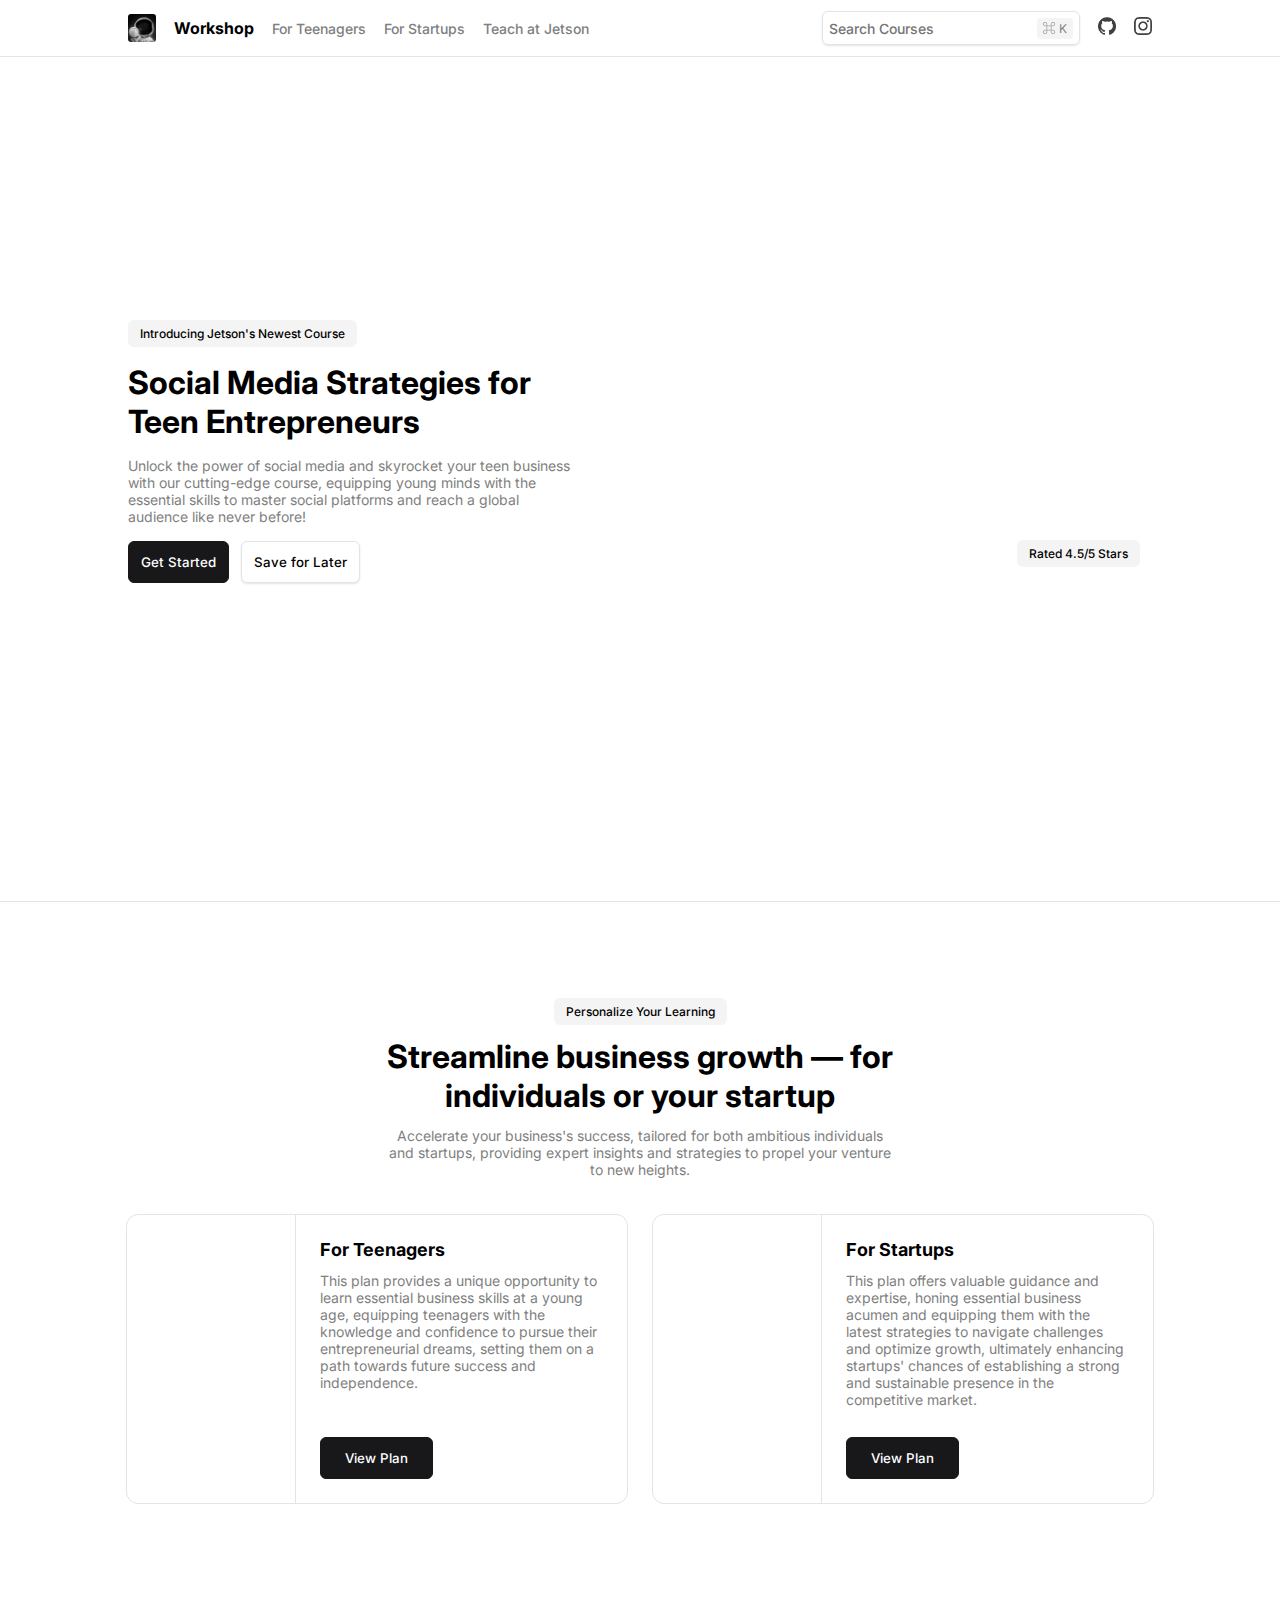
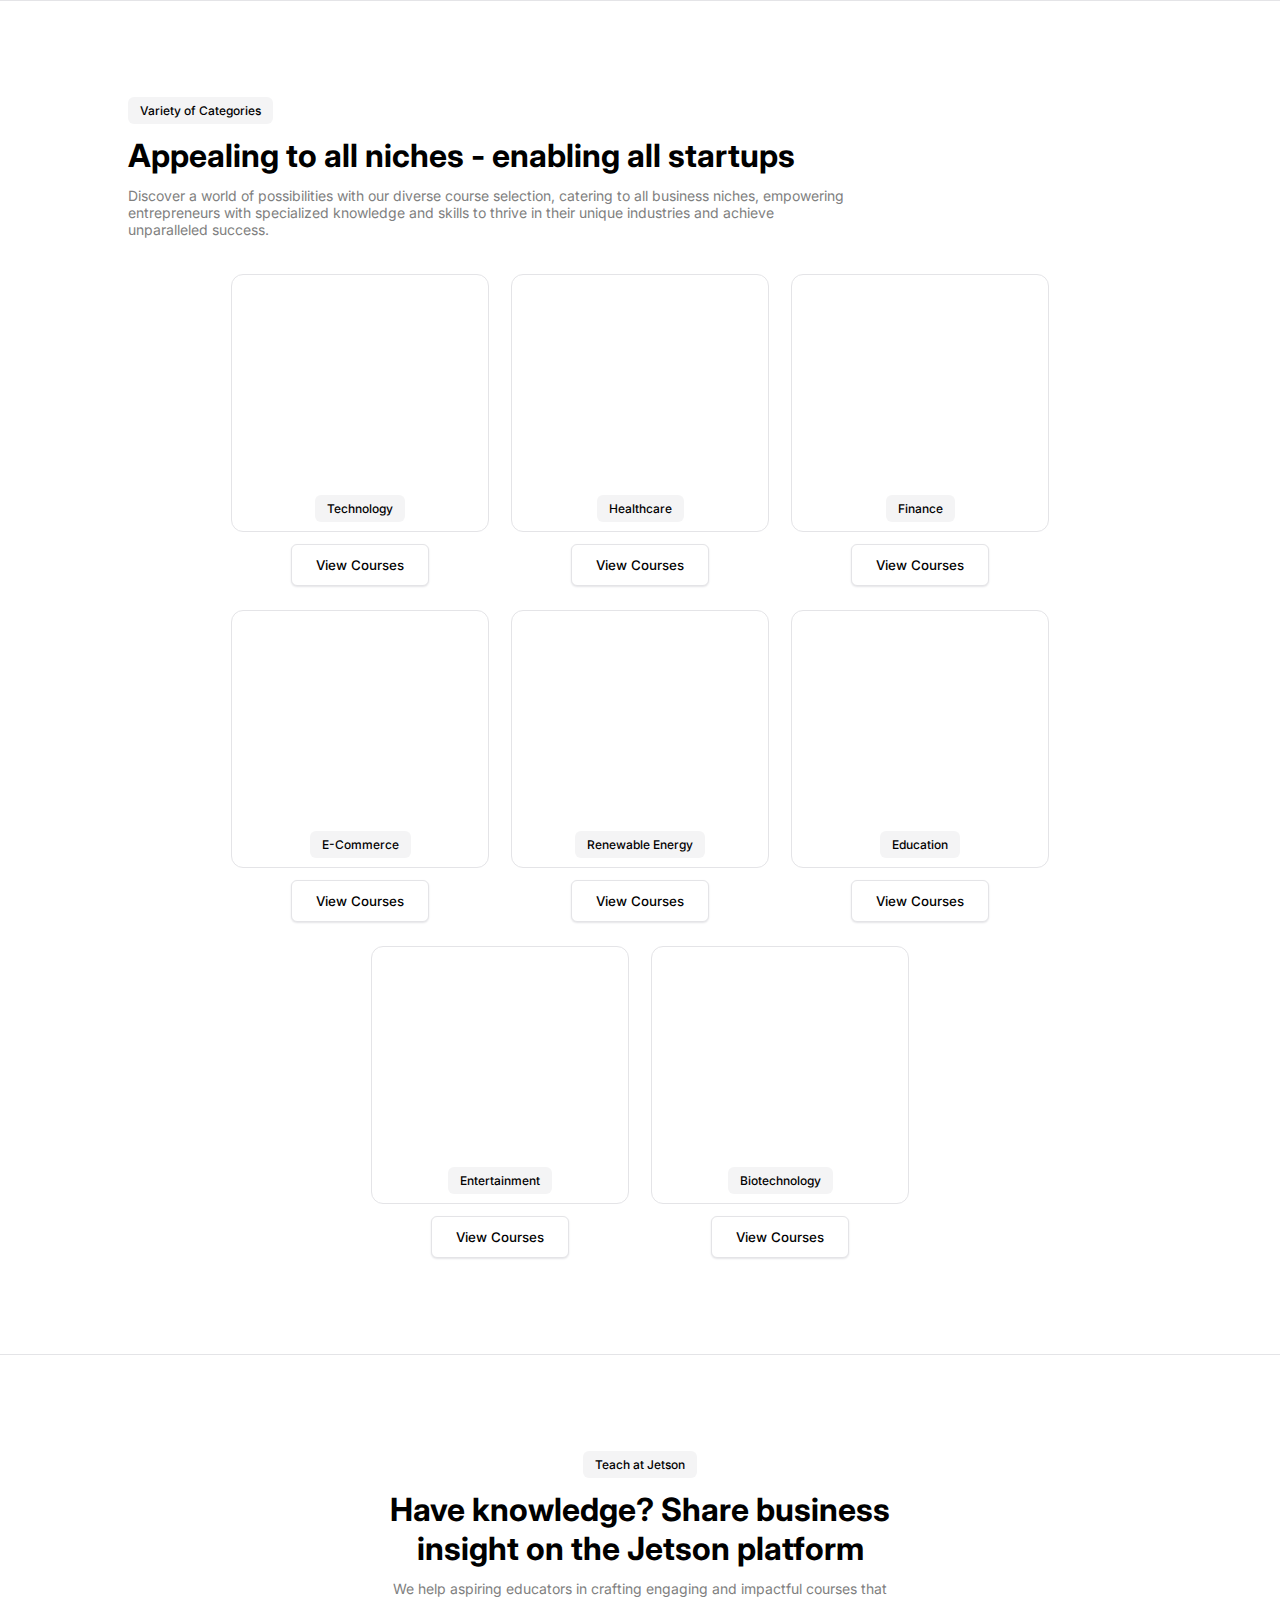
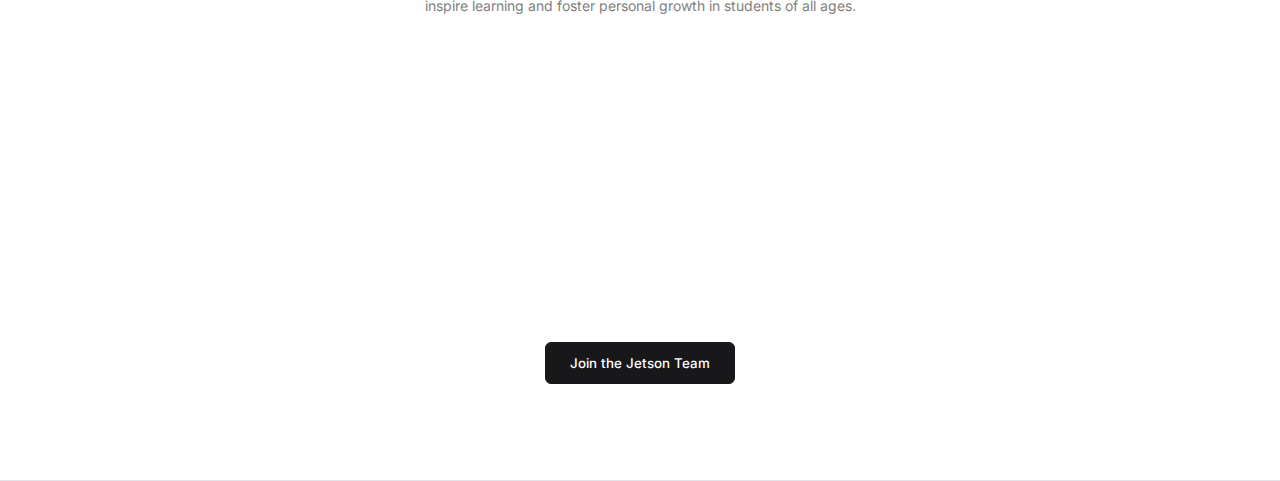
==== index.html @ 0cdfa674 "Jetson Main Page" ====
<!DOCTYPE html>
<html lang="en">
<head>
    <meta charset="UTF-8">
    <title>Jetson 2.0 | Making Money Made Simple for Teens</title>

    <link rel="stylesheet" href="style.css">
    <link rel="icon" href="icons/jetson.png">
</head>
<body>
    <div id="navbar">
        <div id="navbar-left">
            <img src="./icons/jetson.png" alt="">
            <h1>Workshop</h1>
            <a href="#plan-teenagers">For Teenagers</a>
            <a href="#plan-startup">For Startups</a>
            <a href="#teach-at-jetson">Teach at Jetson</a>
        </div>
        <div id="navbar-right">
            <div id="navbar-input">
                <input type="text" placeholder="Search Courses">
                <div>
                    <img src="./icons/command.png" alt="">
                    <p>K</p>
                </div>
            </div>
            <a href="https://github.com/ronakkothari123/Jetson-2.0"><img src="./icons/github.png" alt=""></a>
            <a href="https://www.instagram.com/thejetsonapp/"><img src="./icons/instagram.png" alt=""></a>
        </div>
    </div>
    <div id="main-container">
        <div>
            <h6>Introducing Jetson's Newest Course</h6>
            <h1>Social Media Strategies for Teen Entrepreneurs</h1>
            <p>Unlock the power of social media and skyrocket your teen business with our cutting-edge course, equipping young minds with the essential skills to master social platforms and reach a global audience like never before!</p>
            <div>
                <button class="button-primary">Get Started</button>
                <button class="button-secondary">Save for Later</button>
            </div>
        </div>
        <div>
            <div></div>
            <p>Rated 4.5/5 Stars</p>
        </div>
    </div>
    <div id="personalize-container">
        <h6>Personalize Your Learning</h6>
        <h1>Streamline business growth — for individuals or your startup</h1>
        <p>Accelerate your business's success, tailored for both ambitious individuals and startups, providing expert insights and strategies to propel your venture to new heights.</p>
        <div>
            <div>
                <div></div>
                <div>
                    <h1>For Teenagers</h1>
                    <p>This plan provides a unique opportunity to learn essential business skills at a young age, equipping teenagers with the knowledge and confidence to pursue their entrepreneurial dreams, setting them on a path towards future success and independence.</p>
                    <button class="button-primary" id="plan-teenagers">View Plan</button>
                </div>
            </div>
            <div>
                <div></div>
                <div>
                    <h1>For Startups</h1>
                    <p>This plan offers valuable guidance and expertise, honing essential business acumen and equipping them with the latest strategies to navigate challenges and optimize growth, ultimately enhancing startups' chances of establishing a strong and sustainable presence in the competitive market.</p>
                    <button class="button-primary" id="plan-startup">View Plan</button>
                </div>
            </div>
        </div>
    </div>
    <div id="select-categories">
        <h6>Variety of Categories</h6>
        <h1>Appealing to all niches - enabling all startups</h1>
        <p>Discover a world of possibilities with our diverse course selection, catering to all business niches, empowering entrepreneurs with specialized knowledge and skills to thrive in their unique industries and achieve unparalleled success.</p>
        <div>
            <div>
                <div></div>
                <h6>Technology</h6>
                <button class="button-secondary">View Courses</button>
            </div>
            <div>
                <div></div>
                <h6>Healthcare</h6>
                <button class="button-secondary">View Courses</button>
            </div>
            <div>
                <div></div>
                <h6>Finance</h6>
                <button class="button-secondary">View Courses</button>
            </div>
            <div>
                <div></div>
                <h6>E-Commerce</h6>
                <button class="button-secondary">View Courses</button>
            </div>
            <div>
                <div></div>
                <h6>Renewable Energy</h6>
                <button class="button-secondary">View Courses</button>
            </div>
            <div>
                <div></div>
                <h6>Education</h6>
                <button class="button-secondary">View Courses</button>
            </div>
            <div>
                <div></div>
                <h6>Entertainment</h6>
                <button class="button-secondary">View Courses</button>
            </div>
            <div>
                <div></div>
                <h6>Biotechnology</h6>
                <button class="button-secondary">View Courses</button>
            </div>
        </div>
    </div>
    <div id="teach-at-jetson">
        <h6>Teach at Jetson</h6>
        <h1>Have knowledge? Share business insight on the Jetson platform</h1>
        <p>We help aspiring educators in crafting engaging and impactful courses that inspire learning and foster personal growth in students of all ages.</p>
        <div></div>
        <button class="button-primary">Join the Jetson Team</button>
    </div>
</body>
</html>
---- style.css ----
@import url('https://fonts.googleapis.com/css2?family=Inter:wght@100;200;300;400;500;600;700;800;900&display=swap');

html {
    scroll-behavior: smooth;
}

:root{
    --dark-gray:#18181b;
    --bg-color-1:#ffffff;
    --bg-color-2:#f4f4f5;
    --border-color:#e4e4e7;
    --border-active:#a1a1aa;
}

body{
    margin:0;
    background:var(--bg-color-1);
    overflow-x:hidden;
}

body *{
    font-family: 'Inter', sans-serif;
}

#navbar{
    width:calc(100vw - 256px);
    padding:0 128px;
    height:56px;
    border-bottom:1px solid var(--border-color);
    position:sticky;
    top:0;
    margin-bottom:-56px;
    z-index:3;
    background:var(--bg-color-1);
    /*box-shadow:0 1px 2px 0 var(--border-color);*/
}

#navbar, #navbar > div, #navbar-input{
    display:flex;
    flex-direction:row;
    justify-content:space-between;
    align-items:center;
    gap:18px;
}

#navbar-left > img{
    height:28px;
    border-radius:3px;
    filter:grayscale(1);
    transition-duration:250ms;
    cursor:pointer;
}

#navbar-left > img:hover{
    filter:none;
}

#navbar-left > h1{
    font-size:16px;
}

#navbar-left > a{
    color:gray;
    text-decoration:none;
    font-weight:500;
    font-size:14px;
}

#navbar-input{
    position:relative;
    box-shadow:0 1px 2px 0 var(--border-color);
    width:256px;
    height:32px;
    border-radius:6px;
    border:1px solid var(--border-color);
}

#navbar-input > input{
    width:202px;
    border:none;
    outline:none;
    background:transparent;
    font-size:14px;
    padding-left:6px;
    font-weight:500;
}

#navbar-input > div{
    background:var(--bg-color-2);
    display:flex;
    flex-direction:row;
    align-items:center;
    padding:3px 6px;
    border-radius:4px;
    position:absolute;
    right:6px;
    gap:4px;
}

#navbar-input > div > img{
    height:12px;
    filter:invert(0.5);
}

#navbar-input > div > p{
    margin:0;
    color:gray;
    font-size:12px;
}

#navbar-right > a > img{
    height:18px;
    filter:invert(0.25);
    transition-duration:250ms;
}

#navbar-right > a > img:hover{
    filter:invert(0);
}

.button-primary{
    border:1px solid var(--dark-gray);
    background:var(--dark-gray);
    font-weight:500;
    color:white;
}

.button-secondary{
    border:1px solid var(--border-color);
    background:var(--bg-color-1);
    box-shadow:0 1px 2px 0 var(--border-color);
    font-weight:500;
}

#main-container{
    width:calc(100vw - 256px);
    height:100vh;
    padding:0 128px;
    display:flex;
    flex-direction:row;
    align-items:center;
    justify-content:space-between;
    border-bottom:1px solid var(--border-color);
}

#main-container > div{
    display:flex;
    flex-direction:column;
    width:35vw;
}

#main-container > div:first-of-type{
    align-items:flex-start;
    justify-content:flex-start;
    gap:16px;
}

#main-container > div:last-of-type{
    align-items:flex-end;
    justify-content:flex-end;
    position:relative;
}

#main-container > div:last-of-type > div{
    width:100%;
    border-radius:24px;
    background-image:url("./videos/pattern.gif");
    background-position:center;
    background-repeat:no-repeat;
    background-size:cover;
    height:20vw;
}

#main-container > div:last-of-type > p{
    position:absolute;
    font-weight:500;
    background:var(--bg-color-2);
    font-size:12px;
    padding:6px 12px;
    border-radius:6px;
    right:12px;
    bottom:12px;
    margin:0;
    color:black;
}

h6{
    margin:0;
    font-weight:500;
    background:var(--bg-color-2);
    font-size:12px;
    padding:6px 12px;
    border-radius:6px;
}

h1{
    font-size:32px;
    margin:0;
}

p{
    margin:0;
    font-size:14px;
    color:gray;
}

#main-container > div:first-of-type > div{
    display:flex;
    flex-direction:row;
    align-items:center;
    gap:12px;
}

#main-container button{
    padding:12px;
    border-radius:6px;
    cursor:pointer;
    transition-duration:250ms;
}

#main-container button:hover{
    transform:scale(1.05);
}

#personalize-container, #select-categories, #teach-at-jetson{
    width:calc(100vw - 256px);
    display:flex;
    flex-direction:column;
    justify-content:flex-start;
    padding:96px 128px;
    gap:12px;
    border-bottom:1px solid var(--border-color);
}

#personalize-container, #teach-at-jetson{
    align-items:center;
}

#select-categories{
    align-items:flex-start;
}

#personalize-container > *:not(div), #teach-at-jetson > *:not(button){
    max-width:calc(50vw - 128px);
    text-align:center;
}

#select-categories > *:not(div){
    max-width:calc(66vw - 128px);
}

#personalize-container > div{
    display:flex;
    flex-direction:row;
    align-items:center;
    justify-content:center;
    gap:24px;
    margin-top:24px;
}

#personalize-container > div > div{
    width:calc(50vw - 140px);
    display:flex;
    flex-direction:row;
    align-items:flex-start;
    justify-content:flex-start;
    border:1px solid var(--border-color);
    overflow:hidden;
    border-radius:12px;
}

#personalize-container > div > div:first-of-type > div:first-of-type{
    background-image:url("./videos/pattern3.gif");
}

#personalize-container > div > div:last-of-type > div:first-of-type{
    background-image:url("./videos/pattern2.gif");
}

#personalize-container > div > div > div:last-of-type{
    width:calc(40vw - 189px);
    padding:24px;
    height:240px;
    display:flex;
    flex-direction:column;
    gap:12px;
    position:relative;
    align-items:flex-start;
    border-left:1px solid var(--border-color);
}

#personalize-container > div > div > div:last-of-type > h1{
    font-size:18px;
}

#personalize-container > div > div > div:last-of-type > p{
    font-size:14px;
}

#personalize-container > div > div > div:last-of-type > button{
    padding:12px 24px;
    border-radius:6px;
    position:absolute;
    bottom:24px;
    cursor:pointer;
}

#personalize-container > div > div > div:first-of-type{
    width:192px;
    height:288px;
    background-repeat:no-repeat;
    background-size:cover;
    background-position:center;
}

#select-categories > div{
    display:flex;
    flex-direction:row;
    align-items:center;
    justify-content:center;
    gap:24px;
    flex-wrap:wrap;
    margin-top:24px;
}

#select-categories > div > div{
    display:flex;
    flex-direction:column;
    width:256px;
    align-items:center;
    justify-content:flex-start;
    position:relative;
    gap:12px;
}

#select-categories > div > div > div{
    width:256px;
    height:256px;
    border:1px solid var(--border-color);
    background-position:center;
    background-repeat:no-repeat;
    background-size:cover;
    background-image:url("./videos/pattern4.gif");
    border-radius:12px;
}

#select-categories > div > div > h6{
    position:absolute;
    bottom:64px;
}

#select-categories > div > div > button{
    padding:12px 24px;
    border-radius:6px;
    cursor:pointer;
}

#teach-at-jetson > div{
    width:calc(50vw - 128px);
    background-image:url("./videos/pattern3.gif");
    height:20vw;
    background-repeat:no-repeat;
    background-size:cover;
    border-radius:24px;
    margin:24px 0;
}

#teach-at-jetson > button{
    padding:12px 24px;
    border-radius:6px;
    cursor:pointer;
}
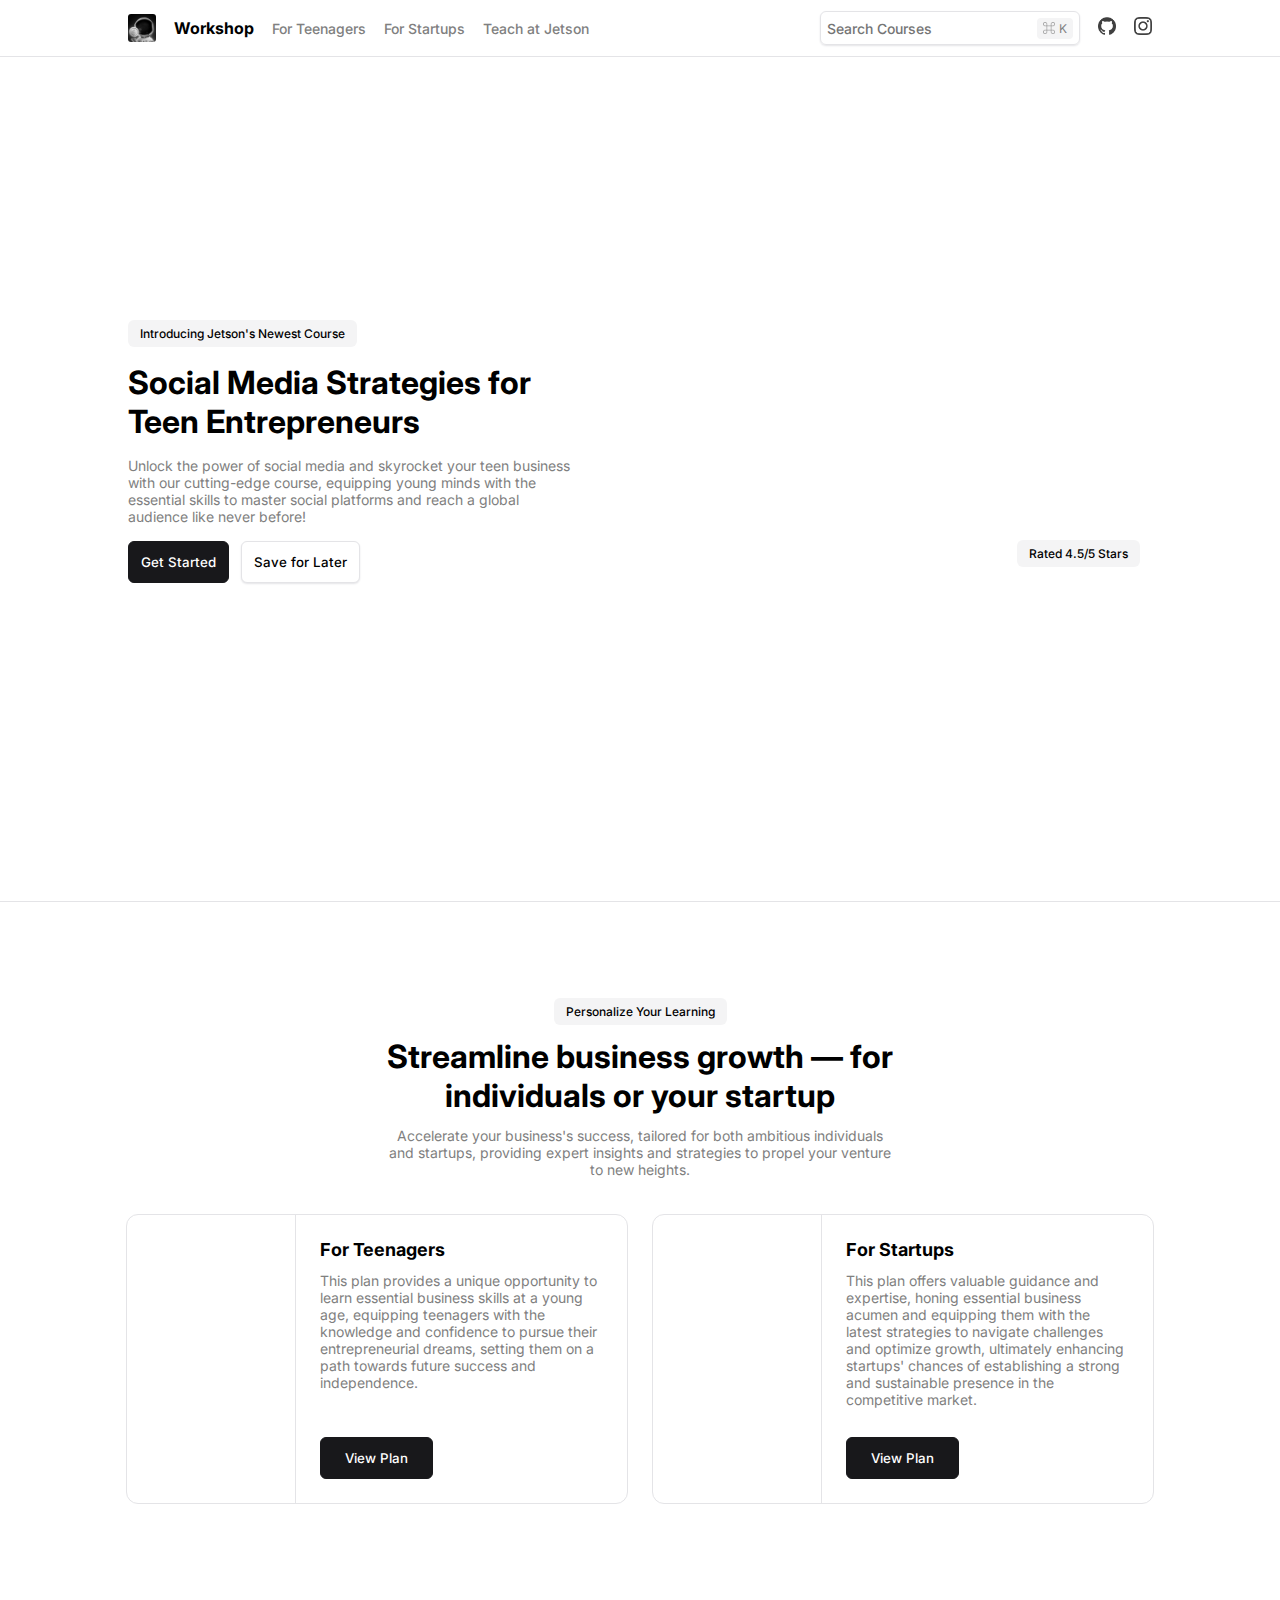
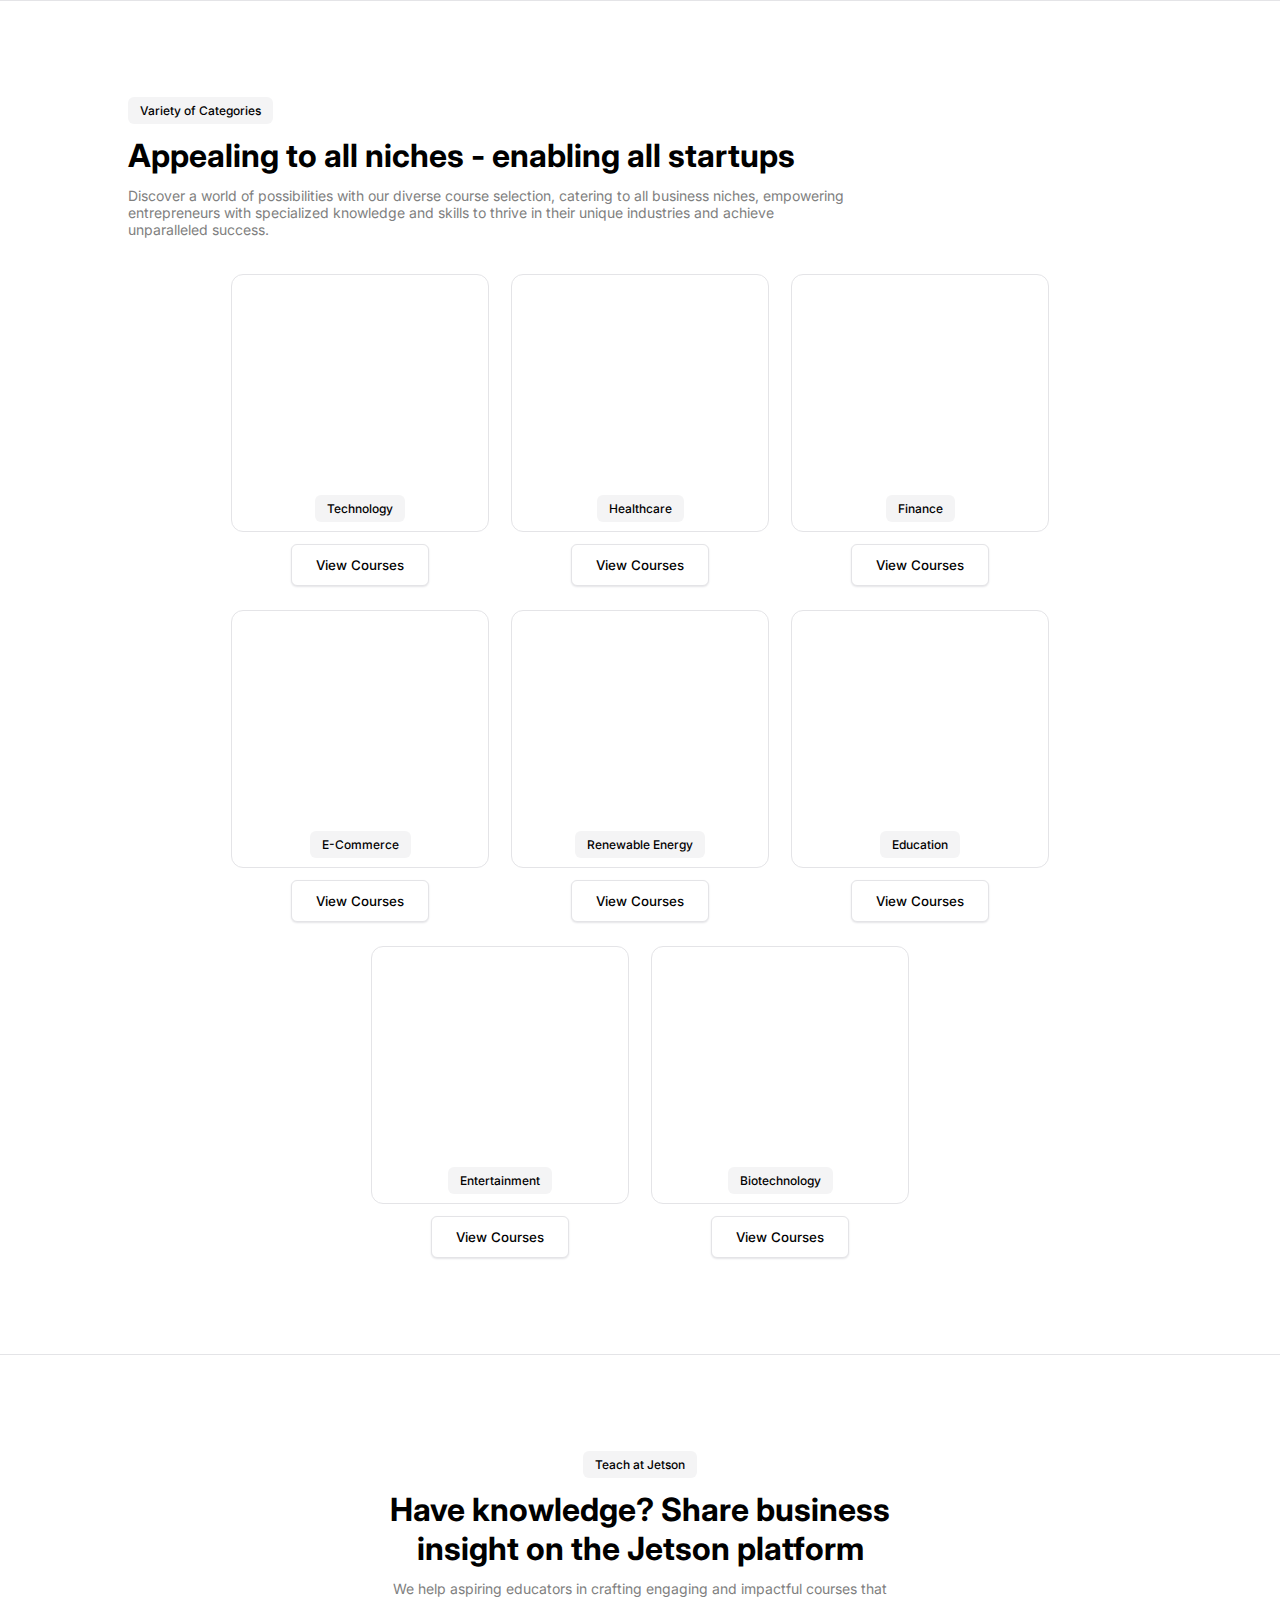
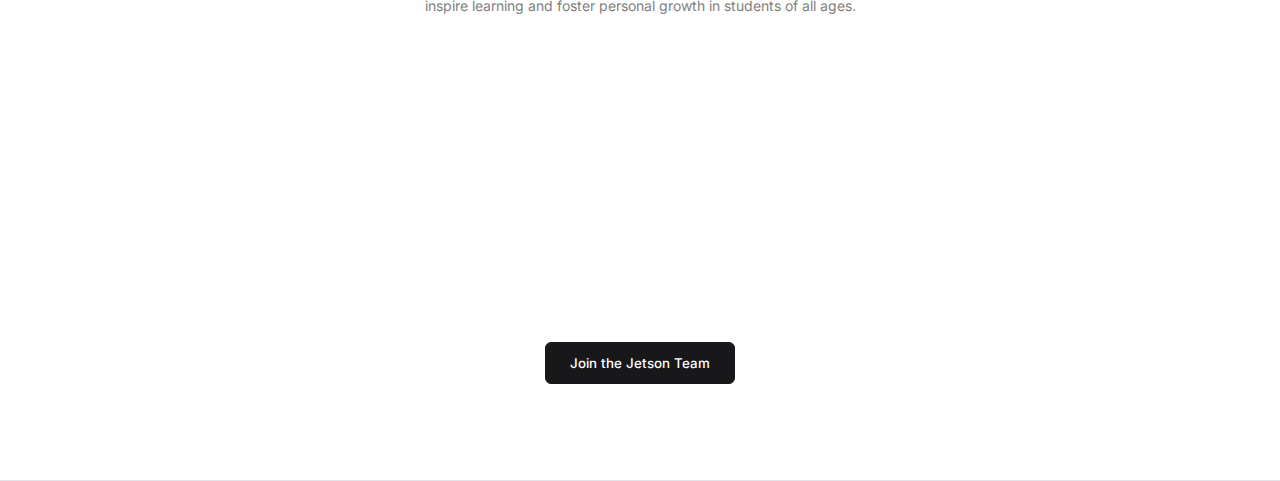
==== commit ac4c2bb5: "Small Changes" ====
--- a/index.html
+++ b/index.html
@@ -2,23 +2,26 @@
 <html lang="en">
 <head>
     <meta charset="UTF-8">
-    <title>Jetson 2.0 | Making Money Made Simple for Teens</title>
+    <title>Jetson 2.0 - Making Money Made Simple for Teens</title>
 
+    <link rel="stylesheet" href="main.css">
     <link rel="stylesheet" href="style.css">
     <link rel="icon" href="icons/jetson.png">
+
+    <script src="script.js"></script>
 </head>
 <body>
     <div id="navbar">
         <div id="navbar-left">
-            <img src="./icons/jetson.png" alt="">
+            <img src="./icons/jetson.png" alt="" onclick="location.href = './#main-container'">
             <h1>Workshop</h1>
-            <a href="#plan-teenagers">For Teenagers</a>
-            <a href="#plan-startup">For Startups</a>
+            <a href="#personalize-container">For Teenagers</a>
+            <a href="#personalize-container">For Startups</a>
             <a href="#teach-at-jetson">Teach at Jetson</a>
         </div>
         <div id="navbar-right">
             <div id="navbar-input">
-                <input type="text" placeholder="Search Courses">
+                <input type="text" placeholder="Search Courses" id="search-input">
                 <div>
                     <img src="./icons/command.png" alt="">
                     <p>K</p>
@@ -34,7 +37,7 @@
             <h1>Social Media Strategies for Teen Entrepreneurs</h1>
             <p>Unlock the power of social media and skyrocket your teen business with our cutting-edge course, equipping young minds with the essential skills to master social platforms and reach a global audience like never before!</p>
             <div>
-                <button class="button-primary">Get Started</button>
+                <button class="button-primary" onclick="location.href = './course/'">Get Started</button>
                 <button class="button-secondary">Save for Later</button>
             </div>
         </div>
--- a/main.css
+++ b/main.css
@@ -0,0 +1,172 @@
+@import url('https://fonts.googleapis.com/css2?family=Inter:wght@100;200;300;400;500;600;700;800;900&display=swap');
+
+html {
+    scroll-behavior: smooth;
+}
+
+:root{
+    --dark-gray:#18181b;
+    --bg-color-1:#ffffff;
+    --bg-color-2:#f4f4f5;
+    --border-color:#e4e4e7;
+    --border-active:#a1a1aa;
+}
+
+body{
+    margin:0;
+    background:var(--bg-color-1);
+    overflow-x:hidden;
+}
+
+body *{
+    font-family: 'Inter', sans-serif;
+}
+
+h6{
+    margin:0;
+    font-weight:500;
+    background:var(--bg-color-2);
+    font-size:12px;
+    padding:6px 12px;
+    border-radius:6px;
+}
+
+h1{
+    font-size:32px;
+    margin:0;
+}
+
+h2{
+    font-size:16px;
+    margin:0;
+}
+
+h3{
+    font-size:14px;
+    margin:0;
+}
+
+p{
+    margin:0;
+    font-size:14px;
+    color:gray;
+}
+
+#navbar{
+    width:calc(100vw - 256px);
+    padding:0 128px;
+    height:56px;
+    border-bottom:1px solid var(--border-color);
+    position:sticky;
+    top:0;
+    margin-bottom:-56px;
+    z-index:3;
+    background:var(--bg-color-1);
+    /*box-shadow:0 1px 2px 0 var(--border-color);*/
+}
+
+#navbar, #navbar > div, #navbar-input{
+    display:flex;
+    flex-direction:row;
+    justify-content:space-between;
+    align-items:center;
+    gap:18px;
+}
+
+#navbar-left > img{
+    height:28px;
+    border-radius:3px;
+    filter:grayscale(1);
+    transition-duration:250ms;
+    cursor:pointer;
+}
+
+#navbar-left > img:hover{
+    filter:none;
+}
+
+#navbar-left > h1{
+    font-size:16px;
+}
+
+#navbar-left > a{
+    color:gray;
+    text-decoration:none;
+    font-weight:500;
+    font-size:14px;
+}
+
+#navbar-input{
+    position:relative;
+    box-shadow:0 1px 2px 0 var(--border-color);
+    padding-right:48px;
+    height:32px;
+    border-radius:6px;
+    border:1px solid var(--border-color);
+}
+
+#navbar-input > input{
+    width:202px;
+    border:none;
+    outline:none;
+    background:transparent;
+    font-size:14px;
+    padding-left:6px;
+    font-weight:500;
+    transition-duration:250ms;
+}
+
+#navbar-input > input:focus{
+    width:304px
+}
+
+#navbar-input > div{
+    background:var(--bg-color-2);
+    display:flex;
+    flex-direction:row;
+    align-items:center;
+    padding:3px 6px;
+    border-radius:4px;
+    position:absolute;
+    right:6px;
+    gap:4px;
+}
+
+#navbar-input > div > img{
+    height:12px;
+    filter:invert(0.5);
+}
+
+#navbar-input > div > p{
+    margin:0;
+    color:gray;
+    font-size:12px;
+}
+
+#navbar-right > a > img{
+    height:18px;
+    filter:invert(0.25);
+    transition-duration:250ms;
+}
+
+#navbar-right > a > img:hover{
+    filter:invert(0);
+}
+
+.button-primary{
+    border:1px solid var(--dark-gray);
+    background:var(--dark-gray);
+    cursor:pointer;
+    transition-duration:250ms;
+    font-weight:500;
+    color:white;
+}
+
+.button-secondary{
+    border:1px solid var(--border-color);
+    background:var(--bg-color-1);
+    box-shadow:0 1px 2px 0 var(--border-color);
+    cursor:pointer;
+    transition-duration:250ms;
+    font-weight:500;
+}--- a/style.css
+++ b/style.css
@@ -1,137 +1,3 @@
-@import url('https://fonts.googleapis.com/css2?family=Inter:wght@100;200;300;400;500;600;700;800;900&display=swap');
-
-html {
-    scroll-behavior: smooth;
-}
-
-:root{
-    --dark-gray:#18181b;
-    --bg-color-1:#ffffff;
-    --bg-color-2:#f4f4f5;
-    --border-color:#e4e4e7;
-    --border-active:#a1a1aa;
-}
-
-body{
-    margin:0;
-    background:var(--bg-color-1);
-    overflow-x:hidden;
-}
-
-body *{
-    font-family: 'Inter', sans-serif;
-}
-
-#navbar{
-    width:calc(100vw - 256px);
-    padding:0 128px;
-    height:56px;
-    border-bottom:1px solid var(--border-color);
-    position:sticky;
-    top:0;
-    margin-bottom:-56px;
-    z-index:3;
-    background:var(--bg-color-1);
-    /*box-shadow:0 1px 2px 0 var(--border-color);*/
-}
-
-#navbar, #navbar > div, #navbar-input{
-    display:flex;
-    flex-direction:row;
-    justify-content:space-between;
-    align-items:center;
-    gap:18px;
-}
-
-#navbar-left > img{
-    height:28px;
-    border-radius:3px;
-    filter:grayscale(1);
-    transition-duration:250ms;
-    cursor:pointer;
-}
-
-#navbar-left > img:hover{
-    filter:none;
-}
-
-#navbar-left > h1{
-    font-size:16px;
-}
-
-#navbar-left > a{
-    color:gray;
-    text-decoration:none;
-    font-weight:500;
-    font-size:14px;
-}
-
-#navbar-input{
-    position:relative;
-    box-shadow:0 1px 2px 0 var(--border-color);
-    width:256px;
-    height:32px;
-    border-radius:6px;
-    border:1px solid var(--border-color);
-}
-
-#navbar-input > input{
-    width:202px;
-    border:none;
-    outline:none;
-    background:transparent;
-    font-size:14px;
-    padding-left:6px;
-    font-weight:500;
-}
-
-#navbar-input > div{
-    background:var(--bg-color-2);
-    display:flex;
-    flex-direction:row;
-    align-items:center;
-    padding:3px 6px;
-    border-radius:4px;
-    position:absolute;
-    right:6px;
-    gap:4px;
-}
-
-#navbar-input > div > img{
-    height:12px;
-    filter:invert(0.5);
-}
-
-#navbar-input > div > p{
-    margin:0;
-    color:gray;
-    font-size:12px;
-}
-
-#navbar-right > a > img{
-    height:18px;
-    filter:invert(0.25);
-    transition-duration:250ms;
-}
-
-#navbar-right > a > img:hover{
-    filter:invert(0);
-}
-
-.button-primary{
-    border:1px solid var(--dark-gray);
-    background:var(--dark-gray);
-    font-weight:500;
-    color:white;
-}
-
-.button-secondary{
-    border:1px solid var(--border-color);
-    background:var(--bg-color-1);
-    box-shadow:0 1px 2px 0 var(--border-color);
-    font-weight:500;
-}
-
 #main-container{
     width:calc(100vw - 256px);
     height:100vh;
@@ -184,26 +50,6 @@
     color:black;
 }
 
-h6{
-    margin:0;
-    font-weight:500;
-    background:var(--bg-color-2);
-    font-size:12px;
-    padding:6px 12px;
-    border-radius:6px;
-}
-
-h1{
-    font-size:32px;
-    margin:0;
-}
-
-p{
-    margin:0;
-    font-size:14px;
-    color:gray;
-}
-
 #main-container > div:first-of-type > div{
     display:flex;
     flex-direction:row;
@@ -214,11 +60,9 @@
 #main-container button{
     padding:12px;
     border-radius:6px;
-    cursor:pointer;
-    transition-duration:250ms;
-}
-
-#main-container button:hover{
+}
+
+button:hover{
     transform:scale(1.05);
 }
 
@@ -357,7 +201,7 @@
 
 #teach-at-jetson > div{
     width:calc(50vw - 128px);
-    background-image:url("./videos/pattern3.gif");
+    background-image:url("./videos/pattern5.gif");
     height:20vw;
     background-repeat:no-repeat;
     background-size:cover;
